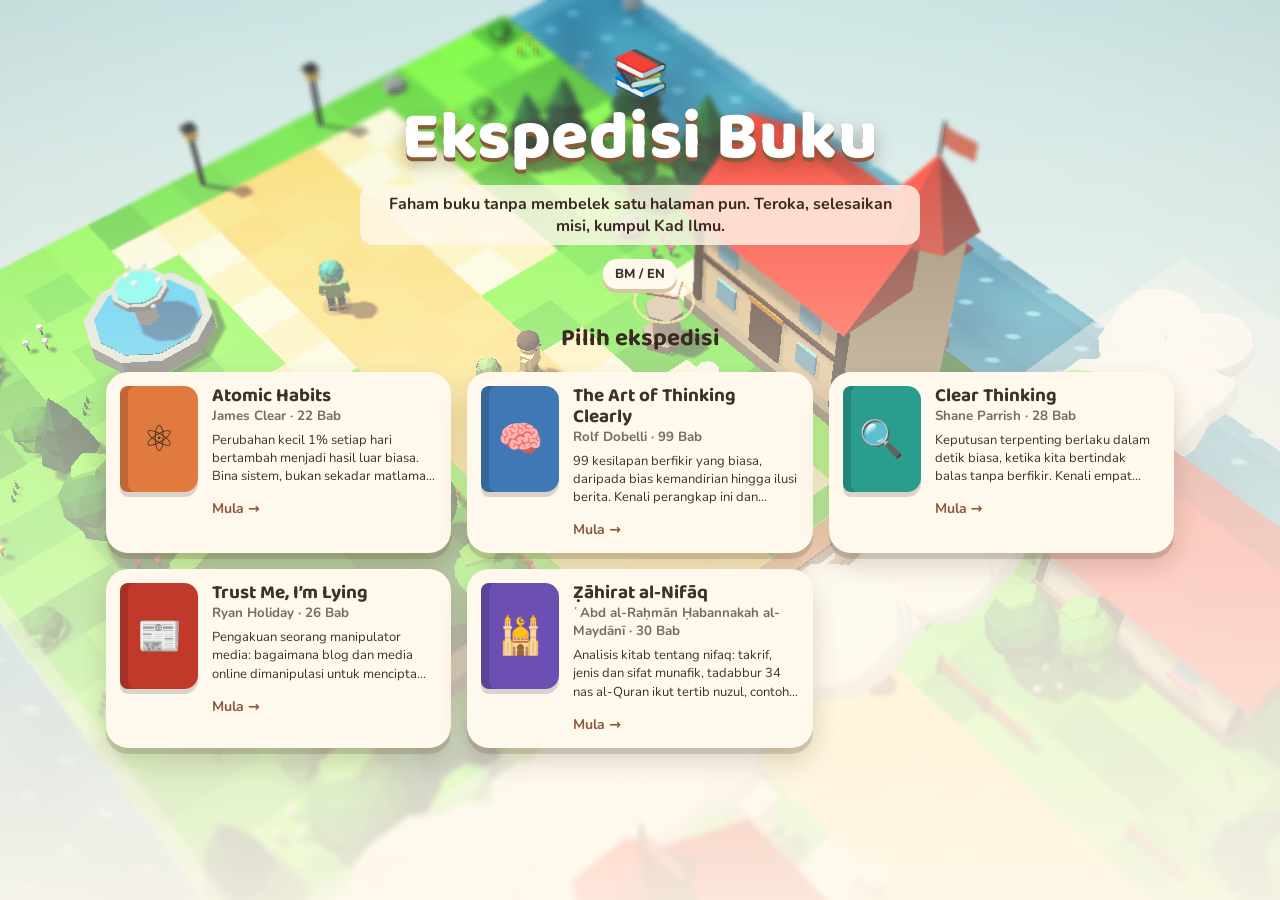
==== ekspedisi-buku/index.html @ b5e65fe7 "Tambah Ekspedisi Buku: game diorama isometrik untuk memahami 5 buku - Enjin dunia Three.js: diorama " ====
<!doctype html>
<html lang="ms">
<head>
  <meta charset="utf-8">
  <meta name="viewport" content="width=device-width, initial-scale=1, viewport-fit=cover, user-scalable=no">
  <title>Ekspedisi Buku</title>
  <meta name="description" content="Game diorama isometrik untuk memahami buku bab demi bab tanpa membelek halaman.">
  <meta name="theme-color" content="#bfe3ec">
  <link rel="manifest" href="manifest.webmanifest">
  <link rel="icon" href="ikon.svg" type="image/svg+xml">
  <link rel="preconnect" href="https://fonts.googleapis.com">
  <link rel="preconnect" href="https://fonts.gstatic.com" crossorigin>
  <link href="https://fonts.googleapis.com/css2?family=Baloo+2:wght@500;600;700;800&family=Nunito:wght@500;700;800&display=swap" rel="stylesheet">
  <link rel="stylesheet" href="gaya.css">
</head>
<body>
  <canvas id="kanvas"></canvas>
  <div id="label"></div>
  <div id="arah" hidden><i>➤</i><b></b></div>
  <div id="konfeti"></div>

  <div id="hud" hidden>
    <div class="hud-kiri">
      <div class="hud-kad">
        <div class="hud-baris"><strong id="hud-buku"></strong><span id="hud-kemajuan"></span></div>
        <div id="hud-bar" class="bar"><i></i></div>
        <div class="hud-baris kecil">
          <span id="hud-nyawa" data-tt="nyawa"></span>
          <span id="hud-siri"></span>
        </div>
        <div class="hud-baris kecil"><span id="hud-tahap"></span><div id="hud-xp" class="bar xp"><i></i></div></div>
      </div>
      <div id="tracker" class="hud-kad tracker" hidden></div>
    </div>
    <div class="hud-kanan">
      <button id="btn-peta" class="btn bulat" data-tt="peta">🗺</button>
      <button id="btn-album" class="btn bulat" data-tt="album">🃏</button>
      <button id="btn-tetapan" class="btn bulat" data-tt="tetapan">⚙</button>
    </div>
    <div class="hud-kamera">
      <button id="btn-kiri" class="btn bulat kecil">⟲</button>
      <button id="btn-kanan" class="btn bulat kecil">⟳</button>
    </div>
    <button id="btn-tindakan" class="btn tindakan" hidden><i>💬</i><span></span></button>
    <div id="joy"><div id="joy-knob"></div></div>
  </div>

  <div id="layar-mula" hidden>
    <div class="mula-isi">
      <header>
        <div class="logo">📚</div>
        <h1 data-t="tajuk">Ekspedisi Buku</h1>
        <p data-t="sub"></p>
        <button id="btn-bahasa" class="btn kecil">BM / EN</button>
      </header>
      <h2 data-t="pilihBuku"></h2>
      <div id="senarai-buku"></div>
    </div>
  </div>

  <div id="modal" class="modal" hidden></div>
  <div id="toast"></div>
  <div id="memuat"><div class="pusing"></div><p>Memuat dunia…</p></div>

  <script src="../vendor/three/three.min.js"></script>
  <script src="../vendor/three/CopyShader.js"></script>
  <script src="../vendor/three/EffectComposer.js"></script>
  <script src="../vendor/three/RenderPass.js"></script>
  <script src="../vendor/three/ShaderPass.js"></script>
  <script src="js/dunia.js"></script>
  <script src="js/watak.js"></script>
  <script src="js/permainan.js"></script>
  <script src="data/atomic-habits.js"></script>
  <script src="data/art-of-thinking-clearly.js"></script>
  <script src="data/art-of-thinking-clearly-2.js"></script>
  <script src="data/clear-thinking.js"></script>
  <script src="data/trust-me-im-lying.js"></script>
  <script src="data/analisis-kitab-nifaq.js"></script>
  <script>
    window.addEventListener('load', function () {
      try { EB.mula(); }
      catch (e) { document.getElementById('memuat').innerHTML = '<p>Ralat memuat: ' + e.message + '</p>'; throw e; }
    });
  </script>
</body>
</html>
---- ekspedisi-buku/gaya.css ----
:root {
  --krim: #fff8ec;
  --krim2: #f6ead4;
  --kayu: #8a5a3b;
  --gelap: #3a2a20;
  --teks: #3d3229;
  --teks2: #7a6a5c;
  --hijau: #5cb85c;
  --merah: #e5533d;
  --emas: #ffcf3f;
  --biru: #2e86c1;
  --ungu: #6c4fb3;
  --bayang: 0 6px 0 rgba(90, 60, 30, 0.18), 0 12px 28px rgba(50, 30, 10, 0.18);
  --jejari: 18px;
  --fon: 'Nunito', system-ui, -apple-system, 'Segoe UI', sans-serif;
  --fon-tajuk: 'Baloo 2', 'Nunito', system-ui, sans-serif;
}
* { box-sizing: border-box; -webkit-tap-highlight-color: transparent; }
html, body { margin: 0; height: 100%; overflow: hidden; background: #bfe3ec; color: var(--teks); font-family: var(--fon); }
body { touch-action: none; user-select: none; -webkit-user-select: none; }
#kanvas { position: fixed; inset: 0; width: 100vw; height: 100vh; display: block; outline: none; }
button { font: inherit; color: inherit; cursor: pointer; }
[hidden] { display: none !important; }

/* ---------- butang ---------- */
.btn { border: 0; border-radius: 14px; padding: 10px 18px; background: var(--krim); color: var(--teks); font-weight: 800; box-shadow: 0 4px 0 #d7c4a3; transition: transform 0.08s, box-shadow 0.08s; }
.btn:active { transform: translateY(3px); box-shadow: 0 1px 0 #d7c4a3; }
.btn.utama { background: linear-gradient(#ffd75e, #ffbf2f); box-shadow: 0 4px 0 #c98f12; color: #4a3000; }
.btn.utama:active { box-shadow: 0 1px 0 #c98f12; }
.btn.bahaya { background: #ffe1dc; box-shadow: 0 4px 0 #e5a79c; color: #9b2c1c; }
.btn.bulat { width: 46px; height: 46px; padding: 0; border-radius: 50%; font-size: 20px; display: grid; place-items: center; box-shadow: var(--bayang); }
.btn.bulat.kecil { width: 40px; height: 40px; font-size: 18px; }
.btn.kecil { padding: 6px 12px; font-size: 13px; }
.btn.ikon { padding: 6px 12px; }
.btn:focus-visible, .opsyen:focus-visible, .kad-buku:focus-visible { outline: 3px solid var(--biru); outline-offset: 2px; }

/* ---------- HUD ---------- */
#hud { position: fixed; inset: 0; pointer-events: none; }
#hud > * { pointer-events: auto; }
.hud-kiri { position: absolute; top: max(12px, env(safe-area-inset-top)); left: 12px; display: flex; flex-direction: column; gap: 8px; width: min(300px, calc(100vw - 90px)); pointer-events: none; }
.hud-kiri > * { pointer-events: auto; }
.hud-kad { background: rgba(255, 248, 236, 0.94); border-radius: var(--jejari); padding: 10px 12px; box-shadow: var(--bayang); backdrop-filter: blur(4px); }
.hud-baris { display: flex; align-items: center; justify-content: space-between; gap: 8px; }
.hud-baris strong { font-family: var(--fon-tajuk); font-size: 16px; line-height: 1.1; white-space: nowrap; overflow: hidden; text-overflow: ellipsis; }
.hud-baris span { font-weight: 800; font-size: 13px; color: var(--teks2); white-space: nowrap; }
.hud-baris.kecil { margin-top: 6px; }
#hud-nyawa { color: var(--merah); letter-spacing: 1px; font-size: 15px; }
#hud-nyawa .kosong { color: #e2d3c2; }
#hud-siri { color: #e8742b; }
#hud-tahap { color: var(--ungu); }
.bar { height: 9px; background: #eadbc4; border-radius: 9px; overflow: hidden; margin-top: 6px; flex: 1; }
.bar i { display: block; height: 100%; width: 0; background: linear-gradient(90deg, #7cc94e, #4aa63c); border-radius: 9px; transition: width 0.5s; }
.bar.xp { height: 7px; margin-top: 0; }
.bar.xp i { background: linear-gradient(90deg, #b28dff, #6c4fb3); }
.tracker b { display: block; font-family: var(--fon-tajuk); font-size: 15px; line-height: 1.15; margin-bottom: 3px; }
.tracker span { display: block; font-size: 13px; line-height: 1.35; color: var(--teks2); font-weight: 700; }
.tracker .kiraan { color: var(--biru); font-size: 15px; font-weight: 800; margin-top: 3px; }
.tracker .masa { color: var(--merah); font-size: 15px; font-weight: 800; }
.hud-kanan { position: absolute; top: max(12px, env(safe-area-inset-top)); right: 12px; display: flex; flex-direction: column; gap: 10px; }
.hud-kamera { position: absolute; right: 12px; bottom: max(20px, env(safe-area-inset-bottom)); display: flex; gap: 8px; }
.btn.tindakan { position: absolute; right: 16px; bottom: calc(max(20px, env(safe-area-inset-bottom)) + 56px); display: flex; align-items: center; gap: 8px; padding: 14px 22px; font-size: 17px; background: linear-gradient(#ffd75e, #ffbf2f); box-shadow: 0 5px 0 #c98f12, 0 12px 26px rgba(0,0,0,.2); color: #4a3000; animation: denyut 1.2s ease-in-out infinite; }
@keyframes denyut { 50% { transform: scale(1.06); } }
#joy { position: fixed; width: 110px; height: 110px; margin: -55px 0 0 -55px; border-radius: 50%; background: rgba(255, 255, 255, 0.25); border: 3px solid rgba(255, 255, 255, 0.6); display: grid; place-items: center; opacity: 0; transition: opacity 0.15s; pointer-events: none; left: 90px; top: calc(100vh - 120px); }
#joy.aktif { opacity: 1; }
body.sentuh #joy { opacity: 0.35; }
body.sentuh #joy.aktif { opacity: 1; }
#joy-knob { width: 50px; height: 50px; border-radius: 50%; background: rgba(255, 248, 236, 0.95); box-shadow: 0 4px 10px rgba(0,0,0,.25); }

/* ---------- label 3D ---------- */
#label { position: fixed; inset: 0; pointer-events: none; overflow: hidden; }
.label { position: absolute; left: 0; top: 0; display: flex; flex-direction: column; align-items: center; gap: 2px; will-change: transform; }
.label span { background: rgba(255, 248, 236, 0.93); padding: 3px 10px 3px 4px; border-radius: 20px; font-weight: 800; font-size: 12px; white-space: nowrap; max-width: 210px; overflow: hidden; text-overflow: ellipsis; box-shadow: 0 3px 0 rgba(90,60,30,.15); display: flex; align-items: center; gap: 6px; }
.label span em { font-style: normal; background: var(--kayu); color: #fff; border-radius: 20px; min-width: 22px; height: 22px; display: grid; place-items: center; font-size: 11px; padding: 0 5px; }
.label.aktif span em { background: var(--merah); }
.label.siap span em { background: #d39b12; }
.label.kunci { opacity: 0.6; }
.label.penjaga span em { background: var(--ungu); }
.label .seru { font-style: normal; width: 34px; height: 34px; border-radius: 50%; background: var(--emas); color: #4a3000; display: grid; place-items: center; font-weight: 900; font-size: 22px; font-family: var(--fon-tajuk); box-shadow: 0 4px 0 #c98f12; animation: lantun 1s ease-in-out infinite; }
.label .bintang { font-style: normal; color: #f5b400; font-size: 14px; text-shadow: 0 1px 0 #fff; letter-spacing: 1px; }
.label .kunci { font-style: normal; font-size: 14px; }
.label.tanya i { font-style: normal; width: 30px; height: 30px; border-radius: 50%; background: #5ee6ff; color: #04445a; display: grid; place-items: center; font-weight: 900; font-size: 20px; box-shadow: 0 4px 0 #2aa9c9; animation: lantun 1s ease-in-out infinite; }
@keyframes lantun { 50% { transform: translateY(-5px); } }
#arah { position: fixed; left: 0; top: 0; width: 0; height: 0; pointer-events: none; z-index: 2; }
#arah i { position: absolute; left: -16px; top: -16px; width: 32px; height: 32px; border-radius: 50%; background: var(--emas); color: #4a3000; display: grid; place-items: center; font-style: normal; font-size: 16px; box-shadow: 0 3px 0 #c98f12; }
#arah b { position: absolute; left: -22px; top: 18px; width: 44px; text-align: center; font-size: 11px; color: #fff; text-shadow: 0 1px 2px rgba(0,0,0,.6); }

/* ---------- layar mula ---------- */
#layar-mula { position: fixed; inset: 0; overflow-y: auto; touch-action: pan-y; background: linear-gradient(180deg, rgba(191,227,236,0.15), rgba(255,248,236,0.55) 45%, rgba(255,248,236,0.92)); }
.mula-isi { max-width: 1100px; margin: 0 auto; padding: max(24px, env(safe-area-inset-top)) 16px 40px; }
#layar-mula header { text-align: center; padding: 18px 0 8px; }
.logo { font-size: 46px; filter: drop-shadow(0 6px 0 rgba(90,60,30,.2)); }
#layar-mula h1 { font-family: var(--fon-tajuk); font-weight: 800; font-size: clamp(38px, 7vw, 68px); margin: 0; line-height: 1; color: #fff; text-shadow: 0 4px 0 var(--kayu), 0 8px 18px rgba(60,30,10,.35); letter-spacing: 0.5px; }
#layar-mula header p { max-width: 560px; margin: 12px auto 14px; font-weight: 700; font-size: 16px; color: var(--gelap); background: rgba(255,248,236,.8); padding: 8px 14px; border-radius: 14px; }
#layar-mula h2 { font-family: var(--fon-tajuk); text-align: center; margin: 22px 0 14px; color: var(--gelap); }
#senarai-buku { display: grid; grid-template-columns: repeat(auto-fill, minmax(min(100%, 300px), 1fr)); gap: 16px; }
.kad-buku { display: flex; gap: 14px; text-align: left; border: 0; background: var(--krim); border-radius: 22px; padding: 14px; box-shadow: var(--bayang); transition: transform 0.15s; }
.kad-buku:hover { transform: translateY(-4px) rotate(-0.4deg); }
.kad-buku .kulit { flex: 0 0 78px; height: 106px; border-radius: 8px 14px 14px 8px; background: var(--warna); display: grid; place-items: center; font-size: 36px; box-shadow: inset 8px 0 0 rgba(0,0,0,.15), 0 5px 0 rgba(0,0,0,.15); }
.kad-buku .isi { flex: 1; min-width: 0; display: flex; flex-direction: column; }
.kad-buku h3 { margin: 0; font-family: var(--fon-tajuk); font-size: 19px; line-height: 1.1; }
.kad-buku small { color: var(--teks2); font-weight: 700; }
.kad-buku p { margin: 6px 0; font-size: 13px; line-height: 1.4; color: var(--teks); display: -webkit-box; -webkit-line-clamp: 3; -webkit-box-orient: vertical; overflow: hidden; }
.kad-buku .bar { margin-top: auto; }
.kad-buku b { margin-top: 8px; color: var(--kayu); font-size: 14px; }

/* ---------- modal ---------- */
.modal { position: fixed; inset: 0; display: grid; place-items: center; background: rgba(40, 25, 10, 0.35); padding: 16px; z-index: 5; animation: muncul 0.18s ease-out; touch-action: pan-y; }
@keyframes muncul { from { opacity: 0; } }
.panel { width: min(560px, 100%); max-height: calc(100vh - 32px); overflow-y: auto; background: var(--krim); border-radius: 24px; padding: 20px; box-shadow: 0 8px 0 #d7c4a3, 0 20px 50px rgba(0,0,0,.3); animation: naik 0.22s cubic-bezier(.2,1.4,.5,1); border: 3px solid #fff; }
@keyframes naik { from { transform: translateY(20px) scale(0.96); } }
.modal.kecil .panel { width: min(440px, 100%); }
.modal.besar .panel { width: min(760px, 100%); }
.panel h2 { font-family: var(--fon-tajuk); margin: 0 0 8px; line-height: 1.15; font-size: 23px; }
.panel h3 { font-family: var(--fon-tajuk); font-size: 20px; line-height: 1.25; margin: 6px 0 14px; }
.panel p { line-height: 1.5; margin: 8px 0; }
.panel .kecil, p.kecil { font-size: 13px; color: var(--teks2); }
.panel .nota { font-size: 13px; background: #fff1d6; border-left: 4px solid var(--emas); padding: 8px 10px; border-radius: 8px; }
.kepala { display: flex; gap: 12px; align-items: center; margin-bottom: 6px; }
.kepala small { color: var(--teks2); font-weight: 800; font-size: 12px; text-transform: uppercase; letter-spacing: 0.5px; }
.kepala h2 { margin: 2px 0 0; }
.lencana { flex: 0 0 50px; height: 50px; border-radius: 16px; background: var(--kayu); color: #fff; display: grid; place-items: center; font-family: var(--fon-tajuk); font-size: 22px; font-weight: 800; box-shadow: 0 4px 0 rgba(0,0,0,.18); }
.lencana.ungu { background: var(--ungu); }
.kepala-modal { display: flex; justify-content: space-between; align-items: center; gap: 10px; }
.cerita { font-size: 16px; background: #fff; border-radius: 14px; padding: 12px 14px; border: 2px dashed #ead8b8; }
.objektif { background: #e9f6ff; border-radius: 12px; padding: 10px 12px; font-weight: 700; font-size: 14px; margin: 10px 0; }
.objektif b { color: var(--biru); margin-right: 4px; }
.butang { display: flex; gap: 10px; justify-content: flex-end; flex-wrap: wrap; margin-top: 16px; }
.butang .btn { flex: 1 1 auto; }

/* kuiz */
.kuiz-kepala { display: flex; justify-content: space-between; gap: 8px; font-weight: 800; font-size: 13px; color: var(--teks2); }
.nyawa-kecil { color: var(--merah); }
.pemasa { height: 8px; background: #eadbc4; border-radius: 8px; overflow: hidden; margin: 8px 0; }
.pemasa i { display: block; height: 100%; width: 100%; background: linear-gradient(90deg, #ff6b4a, #ffcf3f); }
.pilihan { display: flex; flex-direction: column; gap: 10px; }
.opsyen { display: flex; gap: 10px; align-items: flex-start; text-align: left; border: 2px solid #ead8b8; background: #fff; border-radius: 14px; padding: 11px 12px; font-weight: 700; line-height: 1.4; box-shadow: 0 3px 0 #ead8b8; transition: transform 0.08s; }
.opsyen:hover:not(:disabled) { border-color: var(--emas); }
.opsyen:active:not(:disabled) { transform: translateY(2px); }
.opsyen b { flex: 0 0 26px; height: 26px; border-radius: 8px; background: var(--krim2); display: grid; place-items: center; font-size: 13px; }
.opsyen.betul { border-color: var(--hijau); background: #eafbe6; box-shadow: 0 3px 0 #9fd89a; }
.opsyen.betul b { background: var(--hijau); color: #fff; }
.opsyen.salah { border-color: var(--merah); background: #ffeceA; box-shadow: 0 3px 0 #f0a597; }
.opsyen.salah b { background: var(--merah); color: #fff; }
.opsyen:disabled { cursor: default; }
.maklum { margin-top: 12px; background: #fff; border-radius: 14px; padding: 12px 14px; animation: naik 0.2s; }
.maklum b.ok { color: #2f8f2f; font-size: 18px; font-family: var(--fon-tajuk); }
.maklum b.x { color: var(--merah); font-size: 18px; font-family: var(--fon-tajuk); }
.maklum p { white-space: pre-line; font-size: 14px; }
.maklum .btn { width: 100%; margin-top: 6px; }

/* kad */
.kad-serpihan { text-align: center; padding: 6px 4px 2px; }
.kad-serpihan .ikon { font-size: 44px; animation: lantun 1.2s infinite; }
.kad-serpihan small { display: block; font-weight: 800; color: var(--teks2); margin-top: 4px; }
.kad-serpihan p { font-size: 17px; font-weight: 700; background: linear-gradient(#f2fdff, #e2f7ff); border-radius: 16px; padding: 14px; border: 2px solid #bfeeff; }
.modal.kecil .panel > .btn { width: 100%; margin-top: 8px; }
.kad-ilmu { background: linear-gradient(160deg, #fffdf6, #fff3da); border: 3px solid #f0d9a8; border-radius: 18px; padding: 14px 16px; margin-top: 10px; box-shadow: inset 0 0 0 3px #fff; }
.kad-ilmu small { font-weight: 800; color: var(--kayu); text-transform: uppercase; letter-spacing: 0.6px; font-size: 11px; }
.kad-ilmu h3 { margin: 2px 0 8px; }
.kad-ilmu ul { margin: 0; padding-left: 20px; }
.kad-ilmu li { margin: 6px 0; line-height: 1.45; font-size: 14px; }
.kad-ilmu .pengajaran { font-size: 14px; background: #fff; border-radius: 10px; padding: 8px 10px; }
.tahniah { text-align: center; }
.bintang-besar { font-size: 46px; color: #f5b400; text-shadow: 0 4px 0 #c98f12; letter-spacing: 4px; animation: naik 0.5s cubic-bezier(.2,1.6,.5,1); }
.bintang-besar span { color: #e6d6bf; text-shadow: none; }
.skor { font-family: var(--fon-tajuk); font-size: 28px; font-weight: 800; color: var(--kayu); text-align: center; }
.panel h4 { font-family: var(--fon-tajuk); margin: 18px 0 8px; font-size: 17px; color: var(--kayu); }
.grid-kad { display: grid; grid-template-columns: repeat(auto-fill, minmax(150px, 1fr)); gap: 8px; }
.kad-mini { border: 2px solid #f0d9a8; background: #fffdf6; border-radius: 12px; padding: 8px; text-align: left; display: flex; flex-direction: column; gap: 4px; min-height: 78px; font-weight: 700; font-size: 13px; line-height: 1.3; }
.kad-mini em { font-style: normal; font-size: 11px; background: var(--kayu); color: #fff; border-radius: 10px; padding: 1px 7px; align-self: flex-start; }
.kad-mini i { font-style: normal; color: #f5b400; margin-top: auto; }
.kad-mini.kunci { opacity: 0.45; background: #f3ecdf; border-style: dashed; }
.peta-bekas { max-height: 62vh; overflow-y: auto; border-radius: 14px; background: #d4ecf2; display: flex; justify-content: center; touch-action: pan-y; }
#peta-kanvas { display: block; cursor: pointer; }
.baris-tetapan { display: flex; justify-content: space-between; align-items: center; gap: 12px; padding: 10px 0; border-bottom: 1px dashed #ead8b8; font-weight: 800; flex-wrap: wrap; }
.tog { display: flex; background: var(--krim2); border-radius: 12px; padding: 3px; gap: 3px; }
.tog button { border: 0; background: none; padding: 6px 12px; border-radius: 10px; font-weight: 800; font-size: 13px; }
.tog button.on { background: #fff; box-shadow: 0 2px 0 #d7c4a3; }

#toast { position: fixed; left: 50%; bottom: calc(max(24px, env(safe-area-inset-bottom)) + 70px); transform: translate(-50%, 30px); background: rgba(58, 42, 32, 0.92); color: #fff; padding: 10px 18px; border-radius: 20px; font-weight: 800; opacity: 0; transition: 0.25s; pointer-events: none; max-width: calc(100vw - 32px); text-align: center; z-index: 6; }
#toast.papar { opacity: 1; transform: translate(-50%, 0); }
#konfeti { position: fixed; inset: 0; pointer-events: none; overflow: hidden; z-index: 7; }
#konfeti i { position: absolute; top: -20px; width: 10px; height: 14px; border-radius: 3px; animation: jatuh linear forwards; }
@keyframes jatuh { to { transform: translateY(110vh) rotate(720deg); } }
#memuat { position: fixed; inset: 0; display: grid; place-content: center; justify-items: center; background: #bfe3ec; font-weight: 800; color: var(--gelap); z-index: 9; }
.pusing { width: 46px; height: 46px; border-radius: 50%; border: 5px solid #fff; border-top-color: var(--kayu); animation: pusing 0.8s linear infinite; }
@keyframes pusing { to { transform: rotate(360deg); } }

@media (max-width: 600px) {
  .hud-kad { padding: 8px 10px; }
  .hud-baris strong { font-size: 14px; }
  .tracker span { font-size: 12px; }
  .panel { padding: 16px; border-radius: 20px; }
  .panel h3 { font-size: 18px; }
  .label span { font-size: 11px; max-width: 150px; }
  .btn.bulat { width: 42px; height: 42px; font-size: 18px; }
}
@media (prefers-reduced-motion: reduce) {
  *, *::before, *::after { animation: none !important; transition: none !important; }
}
body.di-mula #label, body.di-mula #arah { display: none; }
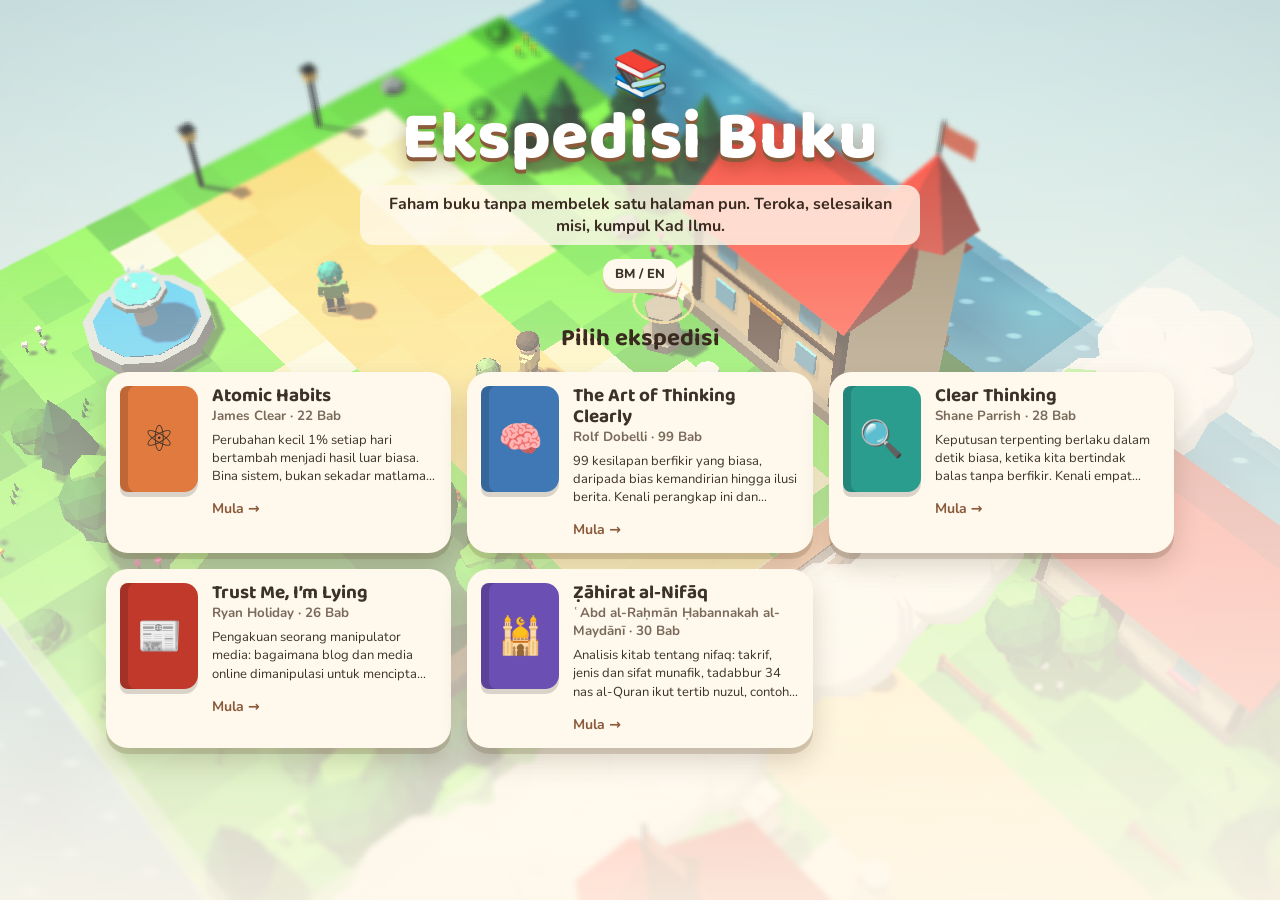
==== commit a8daf9ff: "Ekspedisi Buku: misi berasaskan permainan dan Pertarungan Kad - Misi baharu: Ikut Jejak (persimpanga" ====
--- a/ekspedisi-buku/index.html
+++ b/ekspedisi-buku/index.html
@@ -69,6 +69,7 @@
   <script src="../vendor/three/ShaderPass.js"></script>
   <script src="js/dunia.js"></script>
   <script src="js/watak.js"></script>
+  <script src="js/misi.js"></script>
   <script src="js/permainan.js"></script>
   <script src="data/atomic-habits.js"></script>
   <script src="data/art-of-thinking-clearly.js"></script>
@@ -76,6 +77,7 @@
   <script src="data/clear-thinking.js"></script>
   <script src="data/trust-me-im-lying.js"></script>
   <script src="data/analisis-kitab-nifaq.js"></script>
+  <script src="data/urutan.js"></script>
   <script>
     window.addEventListener('load', function () {
       try { EB.mula(); }
--- a/ekspedisi-buku/gaya.css
+++ b/ekspedisi-buku/gaya.css
@@ -199,3 +199,43 @@
   *, *::before, *::after { animation: none !important; transition: none !important; }
 }
 body.di-mula #label, body.di-mula #arah { display: none; }
+
+/* ---------- misi baharu ---------- */
+.label.misi i, .label.goda i { font-style: normal; width: 32px; height: 32px; border-radius: 50%; background: #fff3c4; display: grid; place-items: center; font-size: 17px; box-shadow: 0 4px 0 #d9b34a; animation: lantun 1s ease-in-out infinite; }
+.label.goda i { background: #e9d5ff; box-shadow: 0 4px 0 #9d6bd6; }
+.label.misi span { margin-top: 2px; }
+.label i.siap { font-style: normal; width: 28px; height: 28px; border-radius: 50%; background: var(--hijau); color: #fff; display: grid; place-items: center; font-weight: 900; animation: none; box-shadow: 0 3px 0 #3b8f3b; }
+.label.pad b { font-family: var(--fon-tajuk); font-size: 18px; color: #6b4a00; background: rgba(255, 228, 120, .9); border-radius: 8px; padding: 0 8px; }
+.label.blok span { font-size: 11px; max-width: 120px; padding: 3px 8px; white-space: normal; text-align: center; line-height: 1.2; background: rgba(58, 42, 32, .9); color: #fff; }
+.papan-pilih { border-radius: 14px; padding: 10px 12px; margin: 10px 0; border: 3px solid; background: #fff; }
+.papan-pilih b { display: block; font-size: 13px; margin-bottom: 4px; }
+.papan-pilih span { font-weight: 700; line-height: 1.45; font-size: 15px; }
+.papan-pilih.biru { border-color: #3a86ff; } .papan-pilih.biru b { color: #1f5fcc; }
+.papan-pilih.jingga { border-color: #ff8c42; } .papan-pilih.jingga b { color: #c2560f; }
+.papan-pilih.mati { opacity: .5; border-style: dashed; }
+.papan-pilih em { display: block; font-style: normal; color: var(--merah); font-weight: 800; margin-top: 4px; }
+.opsyen.dipilih { border-color: var(--biru); background: #eaf3ff; box-shadow: 0 3px 0 #9cc4ff; }
+.btn.lebar { width: 100%; margin-top: 12px; }
+.btn:disabled { opacity: .5; }
+.tracker .kiraan .btn { margin-left: 6px; vertical-align: middle; }
+/* pertarungan kad */
+.arena { display: flex; align-items: center; gap: 12px; }
+.penjaga-ikon { font-size: 40px; filter: drop-shadow(0 4px 0 rgba(0,0,0,.15)); }
+.penjaga-ikon.kena { animation: kena .5s; }
+@keyframes kena { 30% { transform: scale(.8) rotate(-12deg); filter: brightness(2); } }
+.hp { flex: 1; } .hp small { font-weight: 800; color: var(--ungu); }
+.hp-bar { height: 12px; border-radius: 12px; background: #eadbc4; overflow: hidden; margin-top: 4px; }
+.hp-bar i { display: block; height: 100%; background: linear-gradient(90deg, #b28dff, #6c4fb3); transition: width .4s; }
+.serangan { background: #2d2440; color: #fff; border-radius: 16px; padding: 12px 14px; margin: 10px 0 6px; }
+.serangan small { color: #cbb8ff; font-weight: 800; }
+.serangan h3 { margin: 6px 0 0; font-size: 17px; }
+.tangan { display: grid; grid-template-columns: repeat(2, 1fr); gap: 10px; }
+.kad-tempur { border: 3px solid #f0d9a8; background: linear-gradient(160deg, #fffdf6, #fff0cf); border-radius: 14px; padding: 10px; text-align: left; min-height: 92px; display: flex; flex-direction: column; gap: 6px; font-weight: 800; font-size: 13px; line-height: 1.3; box-shadow: 0 4px 0 #e2c58a; transition: transform .1s; }
+.kad-tempur:hover:not(:disabled) { transform: translateY(-4px) rotate(-1deg); }
+.kad-tempur em { font-style: normal; font-size: 11px; background: var(--kayu); color: #fff; border-radius: 10px; padding: 1px 8px; align-self: flex-start; }
+.kad-tempur .tanpa { font-size: 22px; color: #c9b38a; letter-spacing: 3px; }
+.kad-tempur.betul { border-color: var(--hijau); background: #eafbe6; }
+.kad-tempur.salah { border-color: var(--merah); background: #ffece9; }
+.kad-tempur:disabled { cursor: default; }
+.panel.gegar { animation: gegar .4s; }
+@keyframes gegar { 20%, 60% { transform: translateX(-8px); } 40%, 80% { transform: translateX(8px); } }
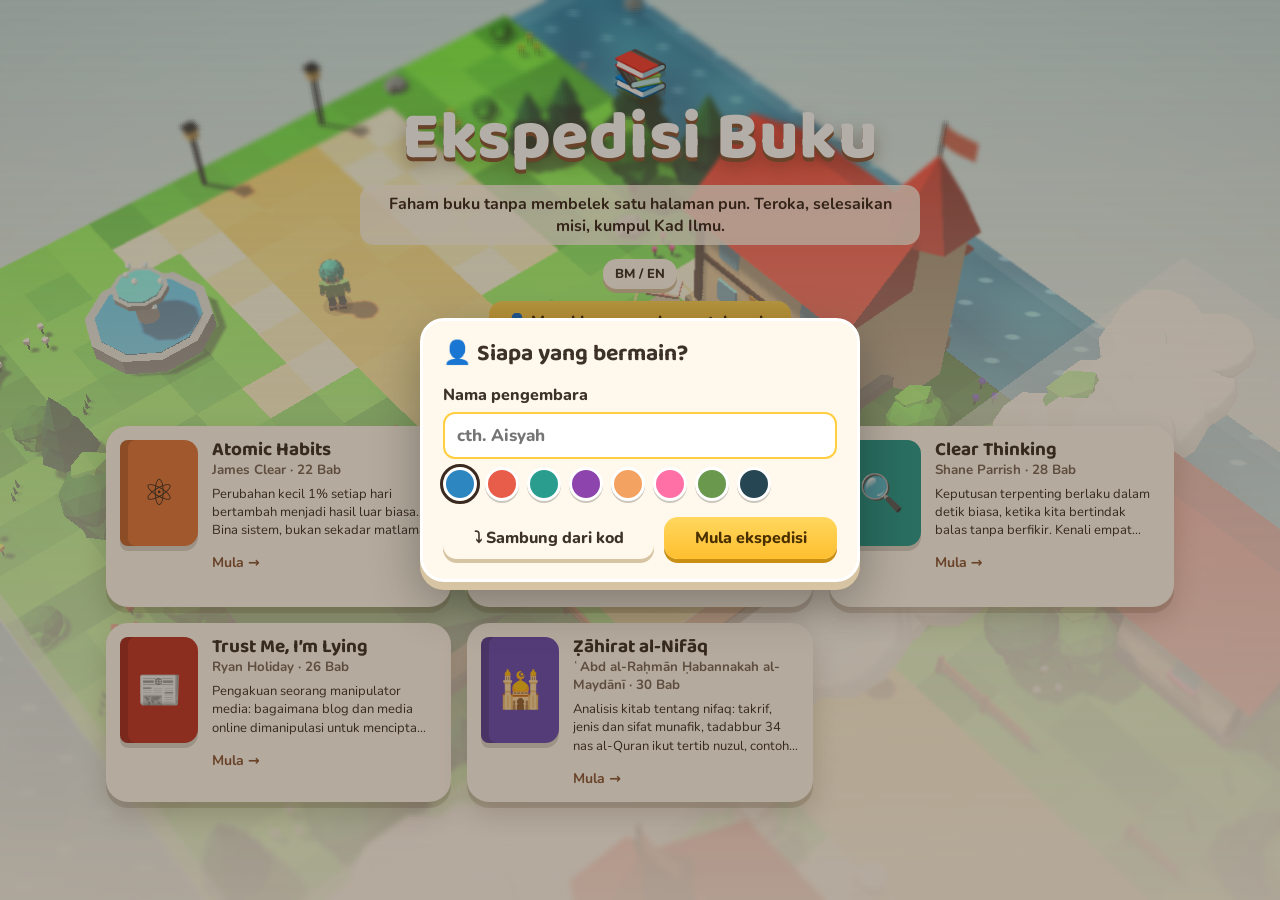
==== commit 050f3216: "Ekspedisi Buku: 16 misi signature dan profil pemain dengan simpanan - Misi signature setiap buku: Ke" ====
--- a/ekspedisi-buku/index.html
+++ b/ekspedisi-buku/index.html
@@ -52,6 +52,7 @@
         <h1 data-t="tajuk">Ekspedisi Buku</h1>
         <p data-t="sub"></p>
         <button id="btn-bahasa" class="btn kecil">BM / EN</button>
+        <div id="kad-pemain"></div>
       </header>
       <h2 data-t="pilihBuku"></h2>
       <div id="senarai-buku"></div>
@@ -70,6 +71,7 @@
   <script src="js/dunia.js"></script>
   <script src="js/watak.js"></script>
   <script src="js/misi.js"></script>
+  <script src="js/signature.js"></script>
   <script src="js/permainan.js"></script>
   <script src="data/atomic-habits.js"></script>
   <script src="data/art-of-thinking-clearly.js"></script>
--- a/ekspedisi-buku/gaya.css
+++ b/ekspedisi-buku/gaya.css
@@ -239,3 +239,59 @@
 .kad-tempur:disabled { cursor: default; }
 .panel.gegar { animation: gegar .4s; }
 @keyframes gegar { 20%, 60% { transform: translateX(-8px); } 40%, 80% { transform: translateX(8px); } }
+
+/* ---------- profil pemain ---------- */
+#kad-pemain { display: flex; flex-direction: column; align-items: center; gap: 10px; margin-top: 12px; }
+.pemain-chip { display: flex; align-items: center; gap: 10px; background: var(--krim); border-radius: 18px; padding: 8px 10px 8px 8px; box-shadow: var(--bayang); text-align: left; }
+.pemain-chip > i, .profil i { font-style: normal; width: 38px; height: 38px; border-radius: 50%; color: #fff; display: grid; place-items: center; font-weight: 900; font-family: var(--fon-tajuk); font-size: 18px; flex: 0 0 auto; box-shadow: inset 0 -3px 0 rgba(0,0,0,.2); }
+.pemain-chip b { display: block; font-family: var(--fon-tajuk); font-size: 17px; line-height: 1.1; }
+.pemain-chip small { color: var(--teks2); font-weight: 700; }
+.btn.sambung { font-size: 16px; padding: 12px 22px; }
+.senarai-profil { display: flex; flex-direction: column; gap: 8px; margin: 10px 0; }
+.profil-baris { display: flex; gap: 6px; align-items: center; }
+.profil { flex: 1; display: flex; gap: 10px; align-items: center; border: 2px solid #ead8b8; background: #fff; border-radius: 14px; padding: 8px 10px; text-align: left; }
+.profil-baris.aktif .profil { border-color: var(--emas); background: #fff8e0; }
+.profil b { display: block; } .profil small { color: var(--teks2); font-weight: 700; }
+.input-nama { display: flex; flex-direction: column; gap: 6px; font-weight: 800; margin: 8px 0; }
+.input-nama input { font: inherit; font-size: 17px; padding: 10px 12px; border-radius: 12px; border: 2px solid #ead8b8; background: #fff; user-select: text; -webkit-user-select: text; }
+.input-nama input:focus { outline: none; border-color: var(--emas); }
+.input-nama input.ralat { border-color: var(--merah); }
+.pilih-warna { display: flex; gap: 8px; flex-wrap: wrap; }
+.pilih-warna button { width: 34px; height: 34px; border-radius: 50%; border: 3px solid #fff; box-shadow: 0 2px 0 rgba(0,0,0,.2); }
+.pilih-warna button.on { outline: 3px solid var(--gelap); }
+textarea.kod { width: 100%; min-height: 110px; font: 12px/1.4 ui-monospace, monospace; border-radius: 12px; border: 2px solid #ead8b8; padding: 8px; word-break: break-all; user-select: text; -webkit-user-select: text; background: #fff; }
+.label.nama-pemain span { background: rgba(46, 134, 193, .92); color: #fff; padding: 2px 10px; font-size: 11px; }
+
+/* ---------- misi signature ---------- */
+.zon { background: #fff; border: 2px solid #ead8b8; border-radius: 14px; padding: 8px 10px; margin: 8px 0; }
+.zon.sorok { background: #f3ecdf; border-style: dashed; }
+.zon h4 { margin: 0 0 6px; font-size: 13px; color: var(--kayu); }
+.rak { display: flex; flex-wrap: wrap; gap: 6px; min-height: 46px; }
+.barang { border: 2px solid #ead8b8; background: #fffdf6; border-radius: 12px; padding: 6px 10px; font-weight: 800; font-size: 12px; display: flex; align-items: center; gap: 6px; }
+.barang span { font-size: 20px; }
+.log-hari { list-style: none; padding: 0; margin: 8px 0; }
+.log-hari li { padding: 6px 10px; border-radius: 10px; margin: 4px 0; font-weight: 700; font-size: 14px; }
+.log-hari li.ok { background: #eafbe6; } .log-hari li.x { background: #ffece9; }
+.log-hari b { font-family: ui-monospace, monospace; margin-right: 6px; }
+.roda { display: grid; place-items: center; margin: 6px 0; }
+.roda-putar { width: 110px; height: 110px; border-radius: 50%; background: conic-gradient(#c0392b 0 25%, #222 0 50%, #c0392b 0 75%, #222 0); border: 6px solid #d4af37; }
+.roda-putar.putar { animation: putar 1.2s cubic-bezier(.2,.7,.3,1); }
+@keyframes putar { to { transform: rotate(1440deg); } }
+.sejarah { display: flex; gap: 4px; justify-content: center; }
+.sejarah i { font-style: normal; font-size: 18px; } .sejarah i.H { color: #222; } .sejarah i.M { color: #c0392b; }
+.desak { background: #fff1d6; border-left: 4px solid #e67e22; padding: 8px 10px; border-radius: 8px; font-weight: 800; margin: 8px 0; animation: denyut 1s infinite; }
+.tawar { display: flex; flex-direction: column; gap: 6px; font-weight: 800; margin: 10px 0; }
+.tawar input { width: 100%; }
+.btn.balas { width: 100%; font-size: 22px; padding: 16px; background: linear-gradient(#ff6b4a, #d62828); color: #fff; box-shadow: 0 5px 0 #8f1d1d; animation: denyut .5s infinite; margin: 8px 0; }
+.jeda small { font-weight: 800; color: var(--teks2); }
+.jeda .bar i { background: linear-gradient(90deg, #5ee6ff, #2a9d8f); transition: none; }
+.halt { display: inline-flex; align-items: center; gap: 4px; margin-left: 8px; font-size: 12px; position: relative; padding-bottom: 5px; }
+.halt i { position: absolute; left: 0; bottom: 0; height: 4px; border-radius: 4px; background: #7cc94e; }
+.halt.merah { color: var(--merah); } .halt.merah i { background: var(--merah); }
+.mod { margin: 6px 0; }
+.laut { display: grid; grid-template-columns: repeat(4, 1fr); gap: 6px; margin: 8px 0; }
+.sel-laut { aspect-ratio: 1; border: 0; border-radius: 12px; background: linear-gradient(#5fb8d8, #3d8fc4); font-size: 22px; box-shadow: 0 3px 0 #2c6f99; }
+.sel-laut.panas { background: #ffd6c9; } .sel-laut.suam { background: #ffefc4; } .sel-laut.sejuk { background: #e3f2ff; } .sel-laut.terlepas { background: #cfd8dc; } .sel-laut.karam { background: #ffcf3f; }
+.meter { display: grid; grid-template-columns: 110px 1fr 36px; align-items: center; gap: 8px; font-weight: 800; font-size: 13px; }
+.meter .bar { margin: 0; }
+.label.kebun span { background: rgba(124, 201, 78, .95); color: #fff; }
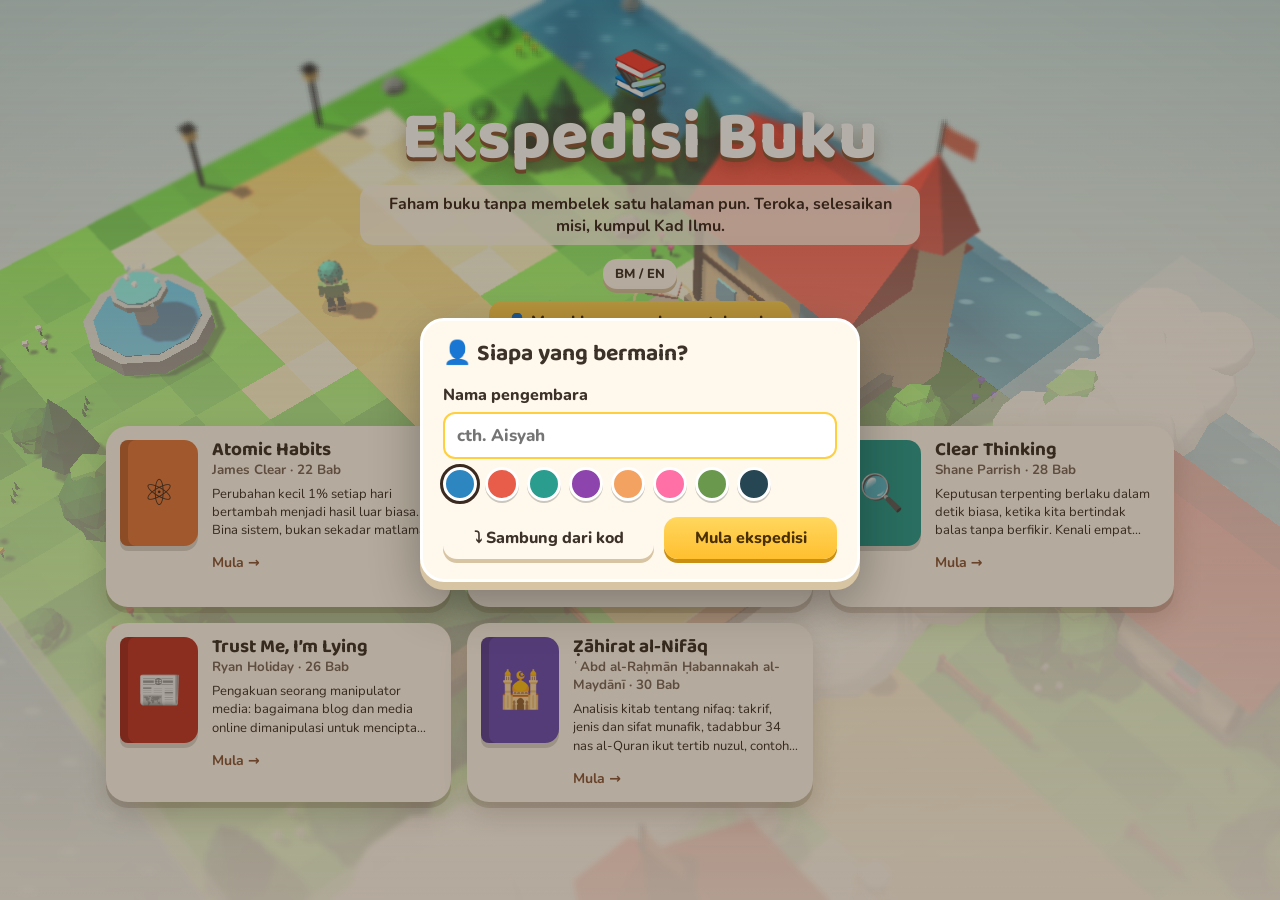
==== commit 09118e5b: "Ekspedisi Buku: simpanan awan Supabase - Jadual eb_simpanan dengan RLS (setiap akaun hanya baris sen" ====
--- a/ekspedisi-buku/index.html
+++ b/ekspedisi-buku/index.html
@@ -64,6 +64,8 @@
   <div id="memuat"><div class="pusing"></div><p>Memuat dunia…</p></div>
 
   <script src="../vendor/three/three.min.js"></script>
+  <script src="../vendor/supabase.js"></script>
+  <script src="../app/config.js"></script>
   <script src="../vendor/three/CopyShader.js"></script>
   <script src="../vendor/three/EffectComposer.js"></script>
   <script src="../vendor/three/RenderPass.js"></script>
@@ -72,6 +74,7 @@
   <script src="js/watak.js"></script>
   <script src="js/misi.js"></script>
   <script src="js/signature.js"></script>
+  <script src="js/awan.js"></script>
   <script src="js/permainan.js"></script>
   <script src="data/atomic-habits.js"></script>
   <script src="data/art-of-thinking-clearly.js"></script>
--- a/ekspedisi-buku/gaya.css
+++ b/ekspedisi-buku/gaya.css
@@ -295,3 +295,11 @@
 .meter { display: grid; grid-template-columns: 110px 1fr 36px; align-items: center; gap: 8px; font-weight: 800; font-size: 13px; }
 .meter .bar { margin: 0; }
 .label.kebun span { background: rgba(124, 201, 78, .95); color: #fff; }
+
+/* ---------- simpanan awan ---------- */
+.awan-chip { margin-left: 2px; }
+.awan-chip.on { background: #e6f6ff; box-shadow: 0 4px 0 #9cc4ff; }
+.borang-awan { background: #fff; border: 2px solid #ead8b8; border-radius: 14px; padding: 10px 12px; margin: 10px 0; }
+.borang-awan .butang { margin-top: 8px; }
+.input-emel, .input-kod { font: inherit; font-size: 17px; padding: 10px 12px; border-radius: 12px; border: 2px solid #ead8b8; background: #fff; user-select: text; -webkit-user-select: text; width: 100%; }
+.input-kod { letter-spacing: 6px; text-align: center; font-family: ui-monospace, monospace; }
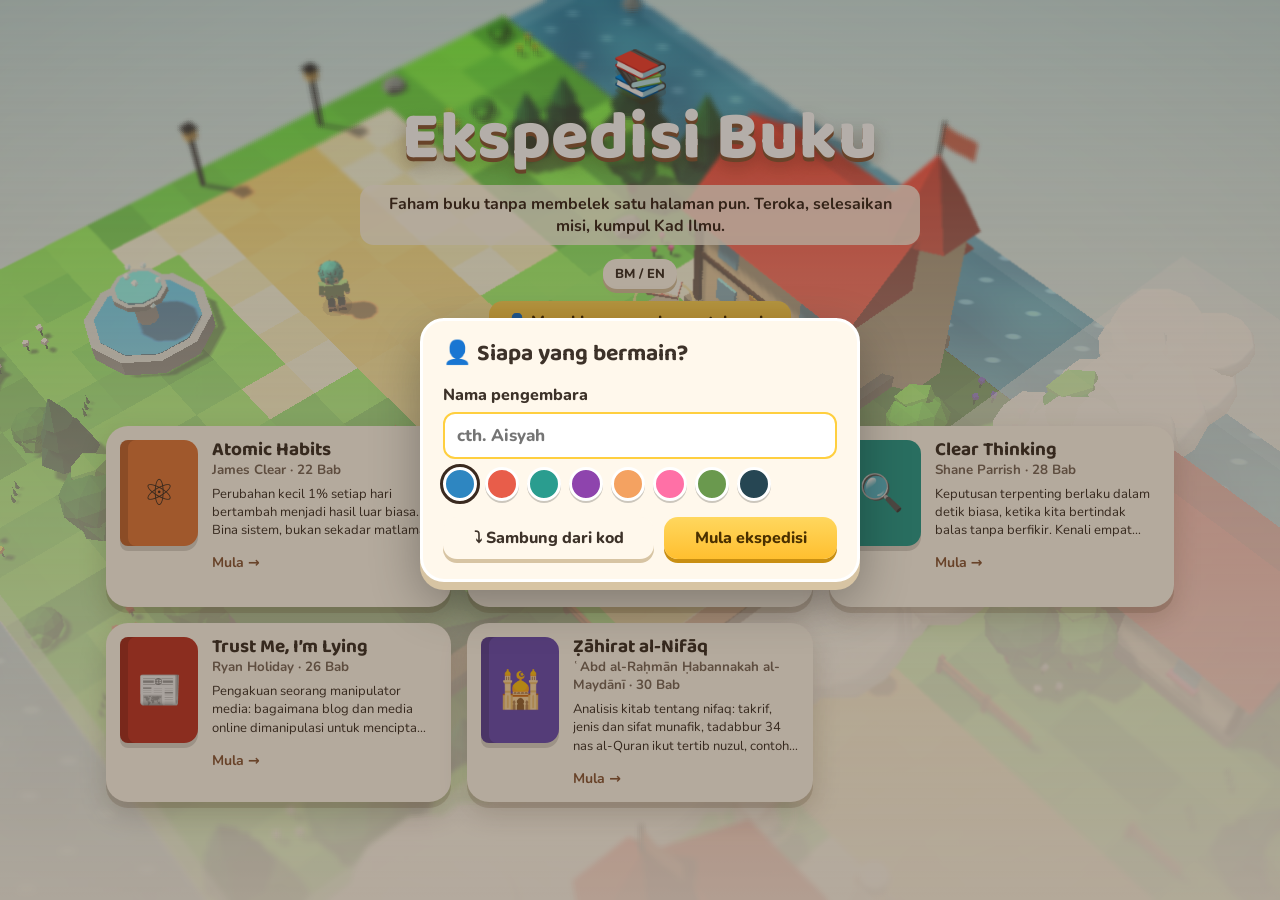
==== commit 4f1875b2: "Ekspedisi Buku: muzik, SFX rakaman, dan dunia berbilang pemain - Muzik latar CC0 (crossfade ikut buk" ====
--- a/ekspedisi-buku/index.html
+++ b/ekspedisi-buku/index.html
@@ -36,6 +36,9 @@
       <button id="btn-peta" class="btn bulat" data-tt="peta">🗺</button>
       <button id="btn-album" class="btn bulat" data-tt="album">🃏</button>
       <button id="btn-tetapan" class="btn bulat" data-tt="tetapan">⚙</button>
+      <button id="btn-pemain" class="btn bulat lencana-btn" title="Pemain">👥<em></em></button>
+      <button id="btn-chat" class="btn bulat lencana-btn" title="Chat" hidden>💬<em hidden></em></button>
+      <button id="btn-suara" class="btn bulat" title="Suara" hidden>🎙</button>
     </div>
     <div class="hud-kamera">
       <button id="btn-kiri" class="btn bulat kecil">⟲</button>
@@ -43,6 +46,11 @@
     </div>
     <button id="btn-tindakan" class="btn tindakan" hidden><i>💬</i><span></span></button>
     <div id="joy"><div id="joy-knob"></div></div>
+    <div id="chat" hidden>
+      <div class="chat-kepala"><b>💬 Chat</b><button id="chat-tutup" class="btn ikon kecil">✕</button></div>
+      <div id="chat-senarai"></div>
+      <form id="chat-borang"><input id="chat-input" maxlength="200" autocomplete="off" placeholder="Taip mesej… / Type a message…"><button class="btn utama kecil">➤</button></form>
+    </div>
   </div>
 
   <div id="layar-mula" hidden>
@@ -75,6 +83,8 @@
   <script src="js/misi.js"></script>
   <script src="js/signature.js"></script>
   <script src="js/awan.js"></script>
+  <script src="js/bunyi.js"></script>
+  <script src="js/bersama.js"></script>
   <script src="js/permainan.js"></script>
   <script src="data/atomic-habits.js"></script>
   <script src="data/art-of-thinking-clearly.js"></script>
--- a/ekspedisi-buku/gaya.css
+++ b/ekspedisi-buku/gaya.css
@@ -303,3 +303,28 @@
 .borang-awan .butang { margin-top: 8px; }
 .input-emel, .input-kod { font: inherit; font-size: 17px; padding: 10px 12px; border-radius: 12px; border: 2px solid #ead8b8; background: #fff; user-select: text; -webkit-user-select: text; width: 100%; }
 .input-kod { letter-spacing: 6px; text-align: center; font-family: ui-monospace, monospace; }
+
+/* ---------- dunia bersama ---------- */
+.lencana-btn { position: relative; }
+.lencana-btn em { position: absolute; top: -4px; right: -4px; min-width: 20px; height: 20px; border-radius: 10px; background: var(--hijau); color: #fff; font-style: normal; font-size: 11px; font-weight: 900; display: grid; place-items: center; padding: 0 5px; }
+.lencana-btn em:empty { display: none; }
+#btn-pemain.ralat em { background: var(--merah); }
+#btn-chat em { background: var(--merah); }
+#btn-suara.on { background: #d8f7d4; box-shadow: 0 0 0 3px #7cc94e, var(--bayang); }
+#btn-suara.senyap { background: #ffe1dc; }
+#chat { position: fixed; left: 12px; bottom: calc(max(16px, env(safe-area-inset-bottom)) + 8px); width: min(340px, calc(100vw - 24px)); max-height: 46vh; display: flex; flex-direction: column; background: rgba(255, 248, 236, .96); border-radius: 18px; box-shadow: var(--bayang); z-index: 4; overflow: hidden; }
+body.sentuh #chat { bottom: auto; top: max(12px, env(safe-area-inset-top)); left: 50%; transform: translateX(-50%); }
+.chat-kepala { display: flex; justify-content: space-between; align-items: center; padding: 8px 10px 4px 12px; }
+#chat-senarai { flex: 1; overflow-y: auto; padding: 4px 12px; display: flex; flex-direction: column; gap: 4px; min-height: 80px; touch-action: pan-y; }
+.chat-mesej { font-size: 14px; line-height: 1.35; word-wrap: break-word; user-select: text; -webkit-user-select: text; }
+.chat-mesej.sendiri { opacity: .85; }
+#chat-borang { display: flex; gap: 6px; padding: 8px; border-top: 1px dashed #ead8b8; }
+#chat-input { flex: 1; font: inherit; font-size: 15px; padding: 8px 10px; border-radius: 12px; border: 2px solid #ead8b8; background: #fff; user-select: text; -webkit-user-select: text; min-width: 0; }
+.label.nama-lain span { background: rgba(58, 42, 32, .85); color: #fff; padding: 2px 9px; font-size: 11px; gap: 3px; }
+.label.nama-lain i { font-style: normal; }
+.label.buih span { background: #fff; color: var(--teks); max-width: 220px; white-space: normal; padding: 6px 10px; border-radius: 14px 14px 14px 4px; font-size: 13px; line-height: 1.3; box-shadow: 0 4px 10px rgba(0,0,0,.15); }
+.pemain-baris { display: flex; align-items: center; gap: 10px; padding: 8px 0; border-bottom: 1px dashed #ead8b8; flex-wrap: wrap; }
+.pemain-baris > i { font-style: normal; width: 34px; height: 34px; border-radius: 50%; color: #fff; display: grid; place-items: center; font-weight: 900; flex: 0 0 auto; }
+.pemain-baris > span:not(.tog) { flex: 1; min-width: 120px; } .pemain-baris b { display: block; } .pemain-baris small { color: var(--teks2); font-weight: 700; }
+.pemain-baris.saya { background: #fff8e0; border-radius: 12px; padding: 8px; }
+.gelangsar { width: 150px; }
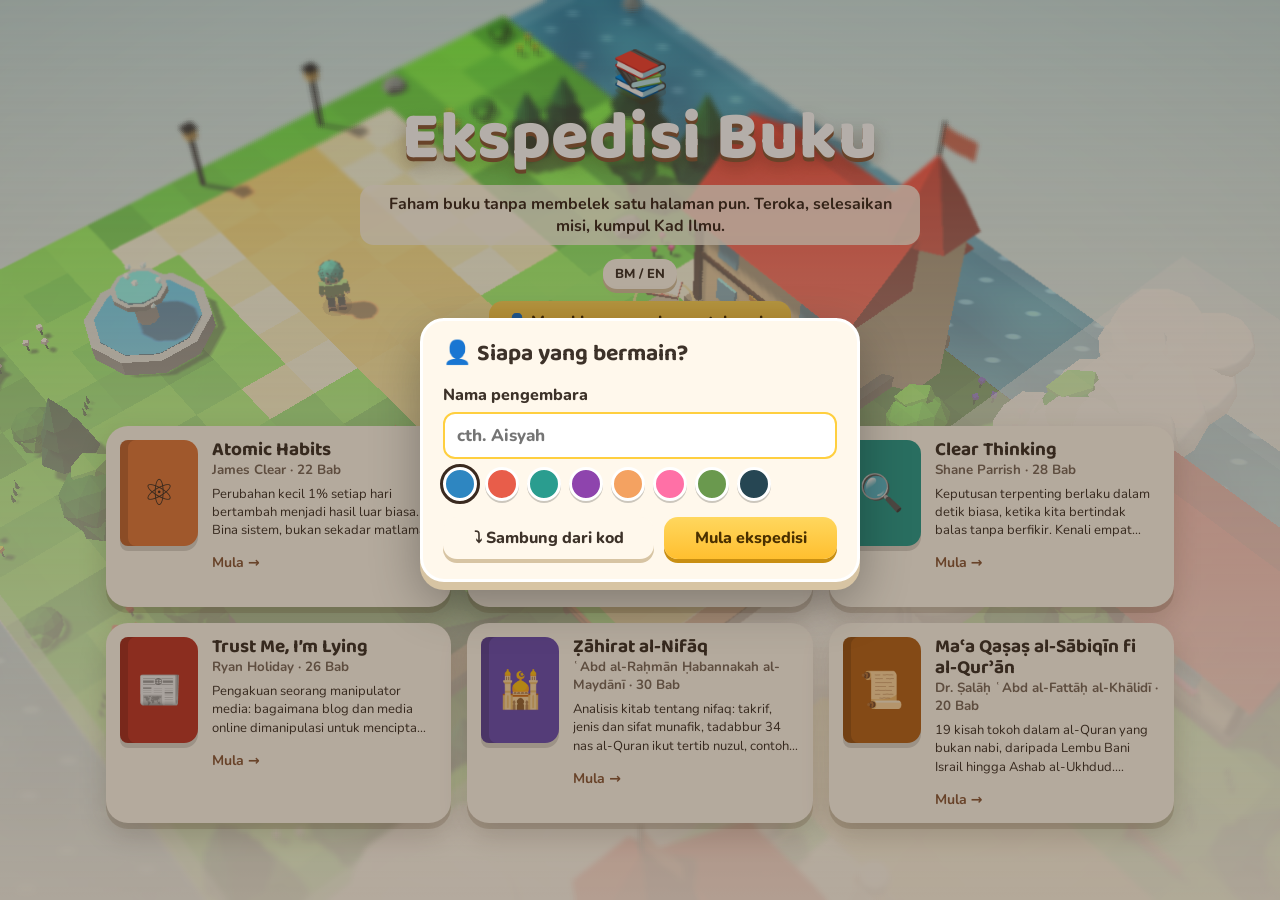
==== commit d6724e07: "Ekspedisi Buku: tambah buku Maʿa Qaṣaṣ al-Sābiqīn fi al-Qurʾān - 20 bab dalam 5 daerah (al-Baqarah; " ====
--- a/ekspedisi-buku/index.html
+++ b/ekspedisi-buku/index.html
@@ -92,6 +92,7 @@
   <script src="data/clear-thinking.js"></script>
   <script src="data/trust-me-im-lying.js"></script>
   <script src="data/analisis-kitab-nifaq.js"></script>
+  <script src="data/qasas-sabiqin.js"></script>
   <script src="data/urutan.js"></script>
   <script>
     window.addEventListener('load', function () {
